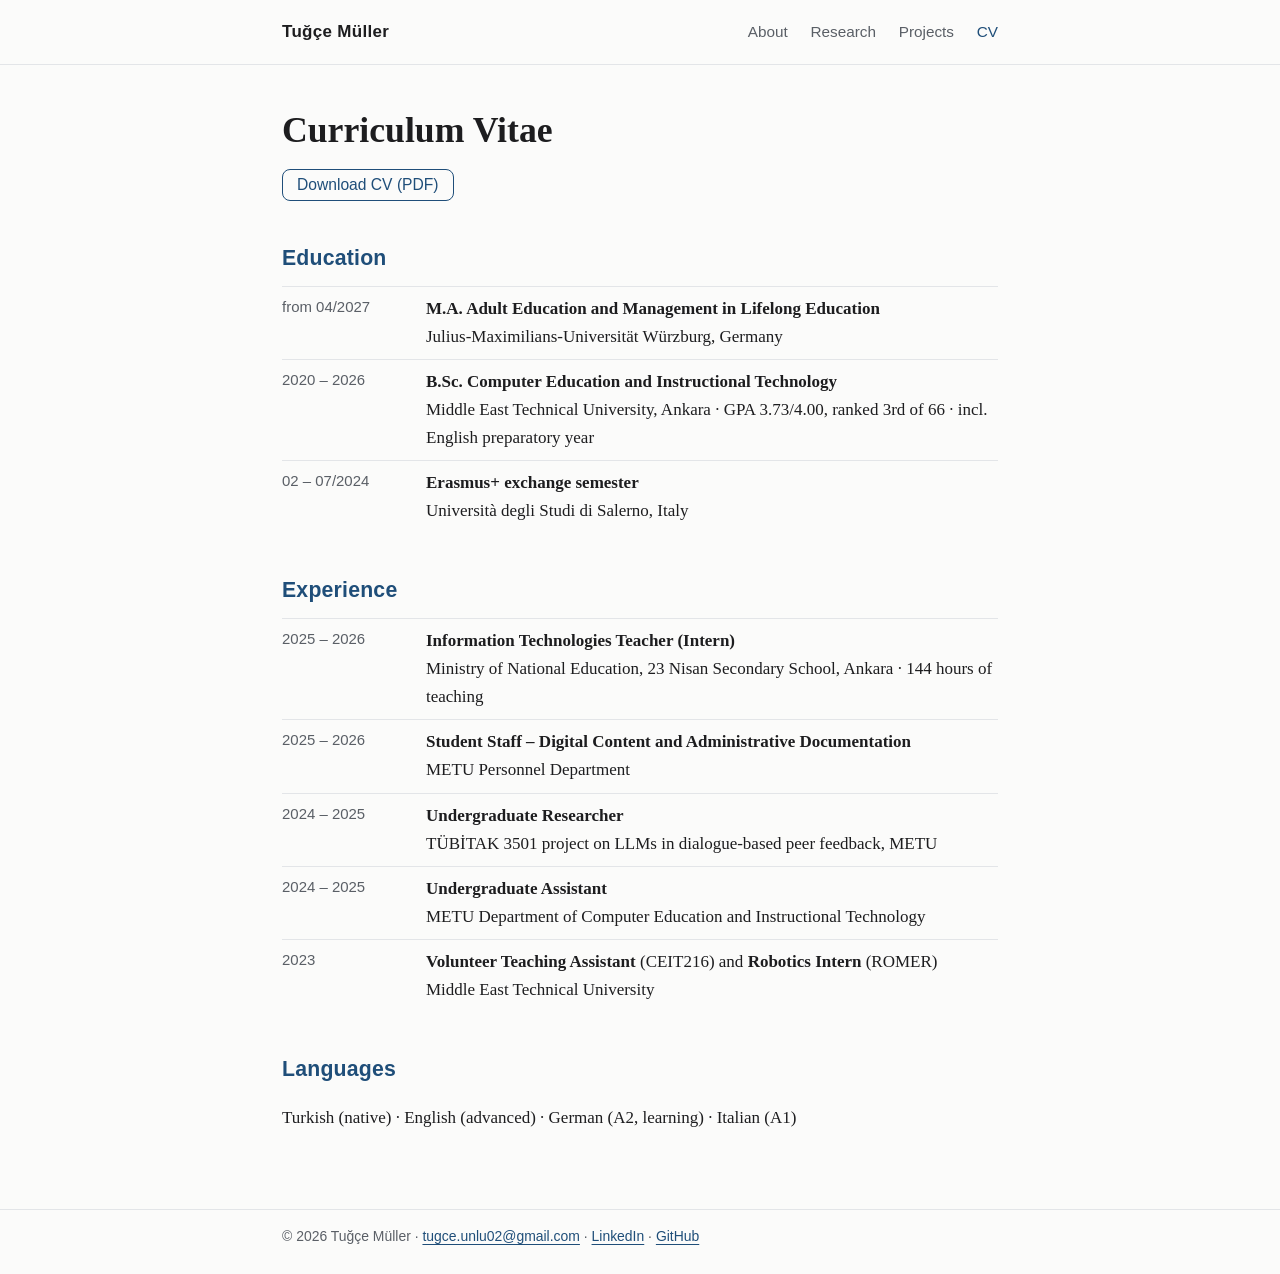
==== cv.html @ cf30891e "Add files via upload" ====
<!DOCTYPE html>
<html lang="en">
<head>
<meta charset="utf-8">
<meta name="viewport" content="width=device-width, initial-scale=1">
<title>CV – Tuğçe Müller</title>
<meta name="description" content="Tuğçe Müller – researching generative AI in adult and lifelong learning. Incoming M.A. student in Adult Education at JMU Würzburg.">
<link rel="stylesheet" href="style.css">
</head>
<body>
<header class="site"><div class="inner">
  <a class="brand" href="index.html">Tuğçe Müller</a>
  <nav>
    <a href="index.html">About</a>
    <a href="research.html">Research</a>
    <a href="projects.html">Projects</a>
    <a href="cv.html" aria-current="page">CV</a>
  </nav>
</div></header>
<main>

<h1>Curriculum Vitae</h1>
<p><a class="btn" href="CV_TugceMuller.pdf">Download CV (PDF)</a></p>

<h2>Education</h2>
<div class="timeline">
  <div class="item"><div class="when">from 04/2027</div><div><strong>M.A. Adult Education and Management in Lifelong Education</strong><br>Julius-Maximilians-Universität Würzburg, Germany</div></div>
  <div class="item"><div class="when">2020 – 2026</div><div><strong>B.Sc. Computer Education and Instructional Technology</strong><br>Middle East Technical University, Ankara · GPA 3.73/4.00, ranked 3rd of 66 · incl. English preparatory year</div></div>
  <div class="item"><div class="when">02 – 07/2024</div><div><strong>Erasmus+ exchange semester</strong><br>Università degli Studi di Salerno, Italy</div></div>
</div>

<h2>Experience</h2>
<div class="timeline">
  <div class="item"><div class="when">2025 – 2026</div><div><strong>Information Technologies Teacher (Intern)</strong><br>Ministry of National Education, 23 Nisan Secondary School, Ankara · 144 hours of teaching</div></div>
  <div class="item"><div class="when">2025 – 2026</div><div><strong>Student Staff – Digital Content and Administrative Documentation</strong><br>METU Personnel Department</div></div>
  <div class="item"><div class="when">2024 – 2025</div><div><strong>Undergraduate Researcher</strong><br>TÜBİTAK 3501 project on LLMs in dialogue-based peer feedback, METU</div></div>
  <div class="item"><div class="when">2024 – 2025</div><div><strong>Undergraduate Assistant</strong><br>METU Department of Computer Education and Instructional Technology</div></div>
  <div class="item"><div class="when">2023</div><div><strong>Volunteer Teaching Assistant</strong> (CEIT216) and <strong>Robotics Intern</strong> (ROMER)<br>Middle East Technical University</div></div>
</div>

<h2>Languages</h2>
<p>Turkish (native) · English (advanced) · German (A2, learning) · Italian (A1)</p>
</main>
<footer><div class="inner">© 2026 Tuğçe Müller · <a href="mailto:tugce.unlu02@gmail.com">tugce.unlu02@gmail.com</a> · <a href="https://www.linkedin.com/in/tugceunlu2023">LinkedIn</a> · <a href="https://github.com/tugceunlu">GitHub</a></div></footer>
</body>
</html>
---- style.css ----
:root {
  --ink: #1d1d1f;
  --muted: #5a5f66;
  --accent: #1f4e79;
  --accent-soft: #e8eff6;
  --line: #e3e5e8;
  --bg: #fbfbfa;
  --max: 760px;
}
@media (prefers-color-scheme: dark) {
  :root { --ink: #ececec; --muted: #a4a9b0; --accent: #8ab4dd; --accent-soft: #1d2a36; --line: #2c3036; --bg: #141518; }
}
* { box-sizing: border-box; }
html { font-size: 17px; }
body {
  margin: 0; background: var(--bg); color: var(--ink);
  font-family: "Iowan Old Style", "Palatino Linotype", Georgia, serif;
  line-height: 1.65;
}
a { color: var(--accent); text-underline-offset: 3px; }
header.site {
  border-bottom: 1px solid var(--line);
  font-family: -apple-system, "Helvetica Neue", Arial, sans-serif;
}
header.site .inner, main, footer .inner { max-width: var(--max); margin: 0 auto; padding: 0 22px; }
header.site .inner { display: flex; align-items: center; justify-content: space-between; height: 64px; gap: 16px; flex-wrap: wrap; }
.brand { font-weight: 700; color: var(--ink); text-decoration: none; letter-spacing: .3px; }
nav a { color: var(--muted); text-decoration: none; margin-left: 18px; font-size: .9rem; }
nav a[aria-current="page"], nav a:hover { color: var(--accent); }
main { padding-top: 44px; padding-bottom: 60px; }
h1 { font-size: 2.1rem; line-height: 1.2; margin: 0 0 10px; }
h2 { font-size: 1.25rem; margin: 40px 0 10px; color: var(--accent); font-family: -apple-system, "Helvetica Neue", Arial, sans-serif; letter-spacing: .2px; }
h3 { font-size: 1.05rem; margin: 22px 0 4px; font-family: -apple-system, "Helvetica Neue", Arial, sans-serif; }
.lead { font-size: 1.2rem; color: var(--muted); margin: 0 0 22px; }
.hero { display: flex; gap: 26px; align-items: center; margin-bottom: 18px; }
.avatar {
  flex: 0 0 104px; width: 104px; height: 104px; border-radius: 50%;
  background: var(--accent-soft); color: var(--accent);
  display: grid; place-items: center;
  font: 700 2rem -apple-system, "Helvetica Neue", Arial, sans-serif;
  object-fit: cover;
}
.links { font-family: -apple-system, "Helvetica Neue", Arial, sans-serif; font-size: .92rem; display: flex; flex-wrap: wrap; gap: 8px 16px; }
.card { border: 1px solid var(--line); border-radius: 10px; padding: 16px 18px; margin: 14px 0; }
.card h3 { margin-top: 0; }
.meta { color: var(--muted); font-size: .88rem; font-family: -apple-system, "Helvetica Neue", Arial, sans-serif; }
.tags { margin-top: 8px; display: flex; flex-wrap: wrap; gap: 6px; }
.tags span { background: var(--accent-soft); color: var(--accent); border-radius: 999px; padding: 1px 10px; font: .78rem -apple-system, "Helvetica Neue", Arial, sans-serif; }
ul.clean { padding-left: 1.1rem; }
.timeline .item { display: grid; grid-template-columns: 130px 1fr; gap: 14px; padding: 8px 0; border-top: 1px solid var(--line); }
.timeline .when { color: var(--muted); font: .88rem -apple-system, "Helvetica Neue", Arial, sans-serif; padding-top: 3px; }
.btn { display: inline-block; border: 1px solid var(--accent); border-radius: 8px; padding: 6px 14px; text-decoration: none; font: .92rem -apple-system, "Helvetica Neue", Arial, sans-serif; }
footer { border-top: 1px solid var(--line); color: var(--muted); font: .82rem -apple-system, "Helvetica Neue", Arial, sans-serif; }
footer .inner { padding-top: 18px; padding-bottom: 30px; }
@media (max-width: 600px) {
  .hero { flex-direction: column; align-items: flex-start; }
  .timeline .item { grid-template-columns: 1fr; gap: 0; }
  nav a { margin: 0 14px 0 0; }
  header.site .inner { height: auto; padding-top: 12px; padding-bottom: 12px; }
}
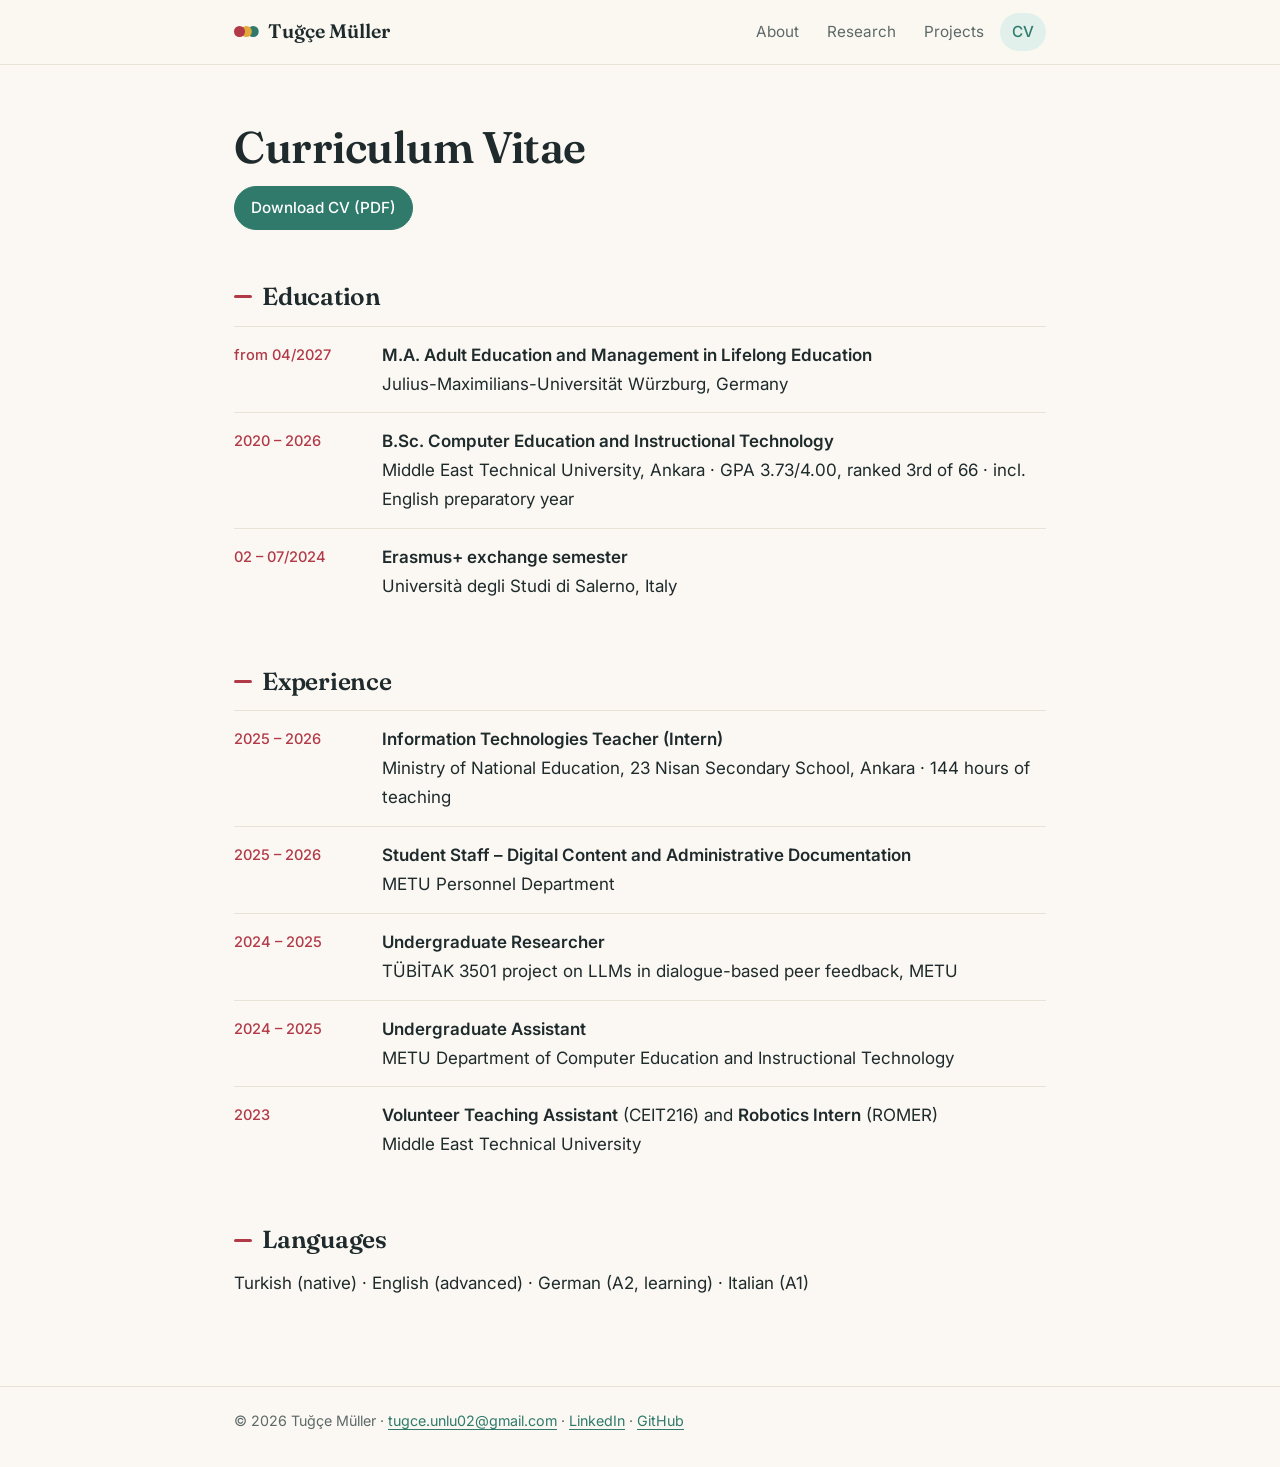
==== commit 76467a1b: "New design" ====
--- a/cv.html
+++ b/cv.html
@@ -3,8 +3,11 @@
 <head>
 <meta charset="utf-8">
 <meta name="viewport" content="width=device-width, initial-scale=1">
-<title>CV – Tuğçe Müller</title>
-<meta name="description" content="Tuğçe Müller – researching generative AI in adult and lifelong learning. Incoming M.A. student in Adult Education at JMU Würzburg.">
+<title>CV · Tuğçe Müller</title>
+<meta name="description" content="Tuğçe Müller: researching generative AI in adult and lifelong learning. M.A. student in Adult Education at JMU Würzburg.">
+<link rel="preconnect" href="https://fonts.googleapis.com">
+<link rel="preconnect" href="https://fonts.gstatic.com" crossorigin>
+<link href="https://fonts.googleapis.com/css2?family=Fraunces:opsz,wght@9..144,500;9..144,600&family=Inter:wght@400;500;600&display=swap" rel="stylesheet">
 <link rel="stylesheet" href="style.css">
 </head>
 <body>
@@ -20,7 +23,7 @@
 <main>
 
 <h1>Curriculum Vitae</h1>
-<p><a class="btn" href="CV_TugceMuller.pdf">Download CV (PDF)</a></p>
+<p><a class="btn primary" href="CV_TugceMuller.pdf">Download CV (PDF)</a></p>
 
 <h2>Education</h2>
 <div class="timeline">
@@ -41,6 +44,7 @@
 <h2>Languages</h2>
 <p>Turkish (native) · English (advanced) · German (A2, learning) · Italian (A1)</p>
 </main>
-<footer><div class="inner">© 2026 Tuğçe Müller · <a href="mailto:tugce.unlu02@gmail.com">tugce.unlu02@gmail.com</a> · <a href="https://www.linkedin.com/in/tugceunlu2023">LinkedIn</a> · <a href="https://github.com/tugceunlu">GitHub</a></div></footer>
+<footer><div class="inner">© 2026 Tuğçe Müller · <a class="em" data-u="tugce.unlu02" data-d="gmail.com" data-show="1" href="#">tugce.unlu02 [at] gmail.com</a> · <a href="https://www.linkedin.com/in/tugceunlu2023">LinkedIn</a> · <a href="https://github.com/tugceunlu">GitHub</a></div></footer>
+<script src="email.js"></script>
 </body>
 </html>
--- a/style.css
+++ b/style.css
@@ -1,60 +1,113 @@
+/* Tuğçe Müller · personal website
+   Palette: warm paper, deep ink, raspberry and teal accents, a touch of gold. */
 :root {
-  --ink: #1d1d1f;
-  --muted: #5a5f66;
-  --accent: #1f4e79;
-  --accent-soft: #e8eff6;
-  --line: #e3e5e8;
-  --bg: #fbfbfa;
-  --max: 760px;
+  --bg: #fbf8f3;
+  --surface: #ffffff;
+  --ink: #1e2a2b;
+  --muted: #5d6968;
+  --line: #e9e2d7;
+  --rose: #b23a48;
+  --rose-tint: #f8e7e9;
+  --teal: #2f7a6b;
+  --teal-tint: #e2f0ec;
+  --gold: #e3a93b;
+  --gold-tint: #fbf1dc;
+  --shadow: 0 1px 2px rgba(30, 42, 43, .05), 0 8px 24px rgba(30, 42, 43, .06);
+  --max: 860px;
+  --serif: "Fraunces", "Iowan Old Style", Georgia, serif;
+  --sans: "Inter", -apple-system, "Helvetica Neue", Arial, sans-serif;
 }
 @media (prefers-color-scheme: dark) {
-  :root { --ink: #ececec; --muted: #a4a9b0; --accent: #8ab4dd; --accent-soft: #1d2a36; --line: #2c3036; --bg: #141518; }
+  :root {
+    --bg: #121716; --surface: #19201f; --ink: #e9eeec; --muted: #9eaba8; --line: #283230;
+    --rose: #e57b88; --rose-tint: #2c1c1f; --teal: #6cc4af; --teal-tint: #15292a;
+    --gold: #f0c266; --gold-tint: #2a2416;
+    --shadow: 0 1px 2px rgba(0,0,0,.3), 0 8px 24px rgba(0,0,0,.25);
+  }
 }
+
 * { box-sizing: border-box; }
-html { font-size: 17px; }
-body {
-  margin: 0; background: var(--bg); color: var(--ink);
-  font-family: "Iowan Old Style", "Palatino Linotype", Georgia, serif;
-  line-height: 1.65;
+html { font-size: 17px; scroll-behavior: smooth; }
+body { margin: 0; background: var(--bg); color: var(--ink); font-family: var(--sans); line-height: 1.7; -webkit-font-smoothing: antialiased; }
+a { color: var(--teal); text-decoration-thickness: 1px; text-underline-offset: 3px; }
+a:hover { color: var(--rose); }
+strong { font-weight: 600; }
+
+/* header */
+header.site { position: sticky; top: 0; z-index: 10; background: color-mix(in srgb, var(--bg) 85%, transparent); backdrop-filter: saturate(160%) blur(10px); border-bottom: 1px solid var(--line); }
+header.site .inner, main, footer .inner { max-width: var(--max); margin: 0 auto; padding: 0 24px; }
+header.site .inner { display: flex; align-items: center; justify-content: space-between; height: 64px; gap: 16px; }
+.brand { font-family: var(--serif); font-weight: 600; font-size: 1.15rem; color: var(--ink); text-decoration: none; }
+.brand::before { content: ""; display: inline-block; width: .55em; height: .55em; border-radius: 50%; background: var(--rose); margin-right: .45em; box-shadow: .35em 0 0 var(--gold), .7em 0 0 var(--teal); margin-right: 1.2em; vertical-align: .08em; }
+nav { display: flex; gap: 4px; }
+nav a { color: var(--muted); text-decoration: none; font-size: .9rem; padding: 6px 12px; border-radius: 999px; }
+nav a:hover { color: var(--ink); background: var(--surface); }
+nav a[aria-current="page"] { color: var(--teal); background: var(--teal-tint); font-weight: 500; }
+
+/* type */
+main { padding-top: 56px; padding-bottom: 72px; }
+h1, h2, h3 { font-family: var(--serif); line-height: 1.2; letter-spacing: -.01em; }
+h1 { font-size: 2.6rem; font-weight: 600; margin: 0 0 12px; }
+h2 { font-size: 1.45rem; font-weight: 600; margin: 52px 0 14px; display: flex; align-items: center; gap: 10px; }
+h2::before { content: ""; width: 18px; height: 3px; border-radius: 3px; background: var(--rose); }
+h3 { font-size: 1.12rem; font-weight: 600; margin: 0 0 4px; }
+.lead { font-size: 1.18rem; color: var(--muted); margin: 0 0 22px; }
+p { margin: 0 0 16px; }
+
+/* hero */
+.hero { display: grid; grid-template-columns: 200px 1fr; gap: 40px; align-items: center; margin-bottom: 40px; }
+.avatar { width: 200px; height: 200px; border-radius: 50%; padding: 5px; background: conic-gradient(from 200deg, var(--rose), var(--gold), var(--teal), var(--rose)); }
+.avatar img, .avatar span { width: 100%; height: 100%; border-radius: 50%; object-fit: cover; display: grid; place-items: center; background: var(--surface); border: 4px solid var(--bg); font: 600 3rem var(--serif); color: var(--teal); }
+.eyebrow { font-size: .78rem; font-weight: 600; letter-spacing: .12em; text-transform: uppercase; color: var(--rose); margin: 0 0 8px; }
+.buttons { display: flex; flex-wrap: wrap; gap: 10px; }
+.btn { display: inline-flex; align-items: center; gap: 6px; padding: 8px 16px; border-radius: 999px; font-size: .9rem; font-weight: 500; text-decoration: none; border: 1px solid var(--line); color: var(--ink); background: var(--surface); transition: transform .15s, border-color .15s; }
+.btn:hover { transform: translateY(-1px); border-color: var(--teal); color: var(--teal); }
+.btn.primary { background: var(--teal); border-color: var(--teal); color: #fff; }
+.btn.primary:hover { background: var(--rose); border-color: var(--rose); color: #fff; }
+
+/* facts */
+.facts { display: grid; grid-template-columns: repeat(3, 1fr); gap: 14px; margin: 8px 0 8px; }
+.fact { background: var(--surface); border: 1px solid var(--line); border-radius: 14px; padding: 16px 18px; box-shadow: var(--shadow); }
+.fact b { display: block; font: 600 1.6rem var(--serif); color: var(--rose); line-height: 1.1; }
+.fact:nth-child(2) b { color: var(--teal); }
+.fact:nth-child(3) b { color: var(--gold); }
+.fact span { font-size: .85rem; color: var(--muted); }
+
+/* cards */
+.card { background: var(--surface); border: 1px solid var(--line); border-radius: 16px; padding: 22px 24px; margin: 16px 0; box-shadow: var(--shadow); transition: transform .2s, box-shadow .2s; }
+.card:hover { transform: translateY(-2px); box-shadow: 0 2px 4px rgba(30,42,43,.06), 0 14px 32px rgba(30,42,43,.09); }
+.card img.shot { width: 100%; border-radius: 10px; border: 1px solid var(--line); margin: 0 0 16px; display: block; }
+.meta { color: var(--muted); font-size: .86rem; margin: 0 0 10px; }
+.card p.links { font-size: .92rem; margin: 12px 0 0; }
+.card p.links a { font-weight: 500; }
+
+/* tags */
+.tags { margin-top: 10px; display: flex; flex-wrap: wrap; gap: 8px; }
+.tags span { background: var(--teal-tint); color: var(--teal); border-radius: 999px; padding: 3px 12px; font-size: .78rem; font-weight: 500; }
+.tags span:nth-child(3n+2) { background: var(--rose-tint); color: var(--rose); }
+.tags span:nth-child(3n) { background: var(--gold-tint); color: #9a6a10; }
+@media (prefers-color-scheme: dark) { .tags span:nth-child(3n) { color: var(--gold); } }
+
+/* lists, timeline */
+ul.clean { padding-left: 0; list-style: none; }
+ul.clean li { padding-left: 26px; position: relative; margin: 8px 0; }
+ul.clean li::before { content: ""; position: absolute; left: 4px; top: .65em; width: 8px; height: 8px; border-radius: 50%; background: var(--gold); }
+.timeline .item { display: grid; grid-template-columns: 130px 1fr; gap: 18px; padding: 14px 0; border-top: 1px solid var(--line); }
+.timeline .when { color: var(--rose); font-size: .86rem; font-weight: 500; padding-top: 2px; }
+
+/* footer */
+footer { border-top: 1px solid var(--line); color: var(--muted); font-size: .84rem; }
+footer .inner { padding-top: 22px; padding-bottom: 34px; }
+
+@media (max-width: 680px) {
+  html { font-size: 16px; }
+  header.site .inner { height: auto; flex-direction: column; align-items: flex-start; padding-top: 12px; padding-bottom: 10px; gap: 6px; }
+  nav { margin-left: -12px; }
+  main { padding-top: 36px; }
+  h1 { font-size: 2.1rem; }
+  .hero { grid-template-columns: 1fr; gap: 24px; }
+  .avatar { width: 150px; height: 150px; }
+  .facts { grid-template-columns: 1fr; }
+  .timeline .item { grid-template-columns: 1fr; gap: 2px; }
 }
-a { color: var(--accent); text-underline-offset: 3px; }
-header.site {
-  border-bottom: 1px solid var(--line);
-  font-family: -apple-system, "Helvetica Neue", Arial, sans-serif;
-}
-header.site .inner, main, footer .inner { max-width: var(--max); margin: 0 auto; padding: 0 22px; }
-header.site .inner { display: flex; align-items: center; justify-content: space-between; height: 64px; gap: 16px; flex-wrap: wrap; }
-.brand { font-weight: 700; color: var(--ink); text-decoration: none; letter-spacing: .3px; }
-nav a { color: var(--muted); text-decoration: none; margin-left: 18px; font-size: .9rem; }
-nav a[aria-current="page"], nav a:hover { color: var(--accent); }
-main { padding-top: 44px; padding-bottom: 60px; }
-h1 { font-size: 2.1rem; line-height: 1.2; margin: 0 0 10px; }
-h2 { font-size: 1.25rem; margin: 40px 0 10px; color: var(--accent); font-family: -apple-system, "Helvetica Neue", Arial, sans-serif; letter-spacing: .2px; }
-h3 { font-size: 1.05rem; margin: 22px 0 4px; font-family: -apple-system, "Helvetica Neue", Arial, sans-serif; }
-.lead { font-size: 1.2rem; color: var(--muted); margin: 0 0 22px; }
-.hero { display: flex; gap: 26px; align-items: center; margin-bottom: 18px; }
-.avatar {
-  flex: 0 0 104px; width: 104px; height: 104px; border-radius: 50%;
-  background: var(--accent-soft); color: var(--accent);
-  display: grid; place-items: center;
-  font: 700 2rem -apple-system, "Helvetica Neue", Arial, sans-serif;
-  object-fit: cover;
-}
-.links { font-family: -apple-system, "Helvetica Neue", Arial, sans-serif; font-size: .92rem; display: flex; flex-wrap: wrap; gap: 8px 16px; }
-.card { border: 1px solid var(--line); border-radius: 10px; padding: 16px 18px; margin: 14px 0; }
-.card h3 { margin-top: 0; }
-.meta { color: var(--muted); font-size: .88rem; font-family: -apple-system, "Helvetica Neue", Arial, sans-serif; }
-.tags { margin-top: 8px; display: flex; flex-wrap: wrap; gap: 6px; }
-.tags span { background: var(--accent-soft); color: var(--accent); border-radius: 999px; padding: 1px 10px; font: .78rem -apple-system, "Helvetica Neue", Arial, sans-serif; }
-ul.clean { padding-left: 1.1rem; }
-.timeline .item { display: grid; grid-template-columns: 130px 1fr; gap: 14px; padding: 8px 0; border-top: 1px solid var(--line); }
-.timeline .when { color: var(--muted); font: .88rem -apple-system, "Helvetica Neue", Arial, sans-serif; padding-top: 3px; }
-.btn { display: inline-block; border: 1px solid var(--accent); border-radius: 8px; padding: 6px 14px; text-decoration: none; font: .92rem -apple-system, "Helvetica Neue", Arial, sans-serif; }
-footer { border-top: 1px solid var(--line); color: var(--muted); font: .82rem -apple-system, "Helvetica Neue", Arial, sans-serif; }
-footer .inner { padding-top: 18px; padding-bottom: 30px; }
-@media (max-width: 600px) {
-  .hero { flex-direction: column; align-items: flex-start; }
-  .timeline .item { grid-template-columns: 1fr; gap: 0; }
-  nav a { margin: 0 14px 0 0; }
-  header.site .inner { height: auto; padding-top: 12px; padding-bottom: 12px; }
-}
+@media (prefers-color-scheme: dark) { .btn.primary, .btn.primary:hover { color: #0f1514; } }
